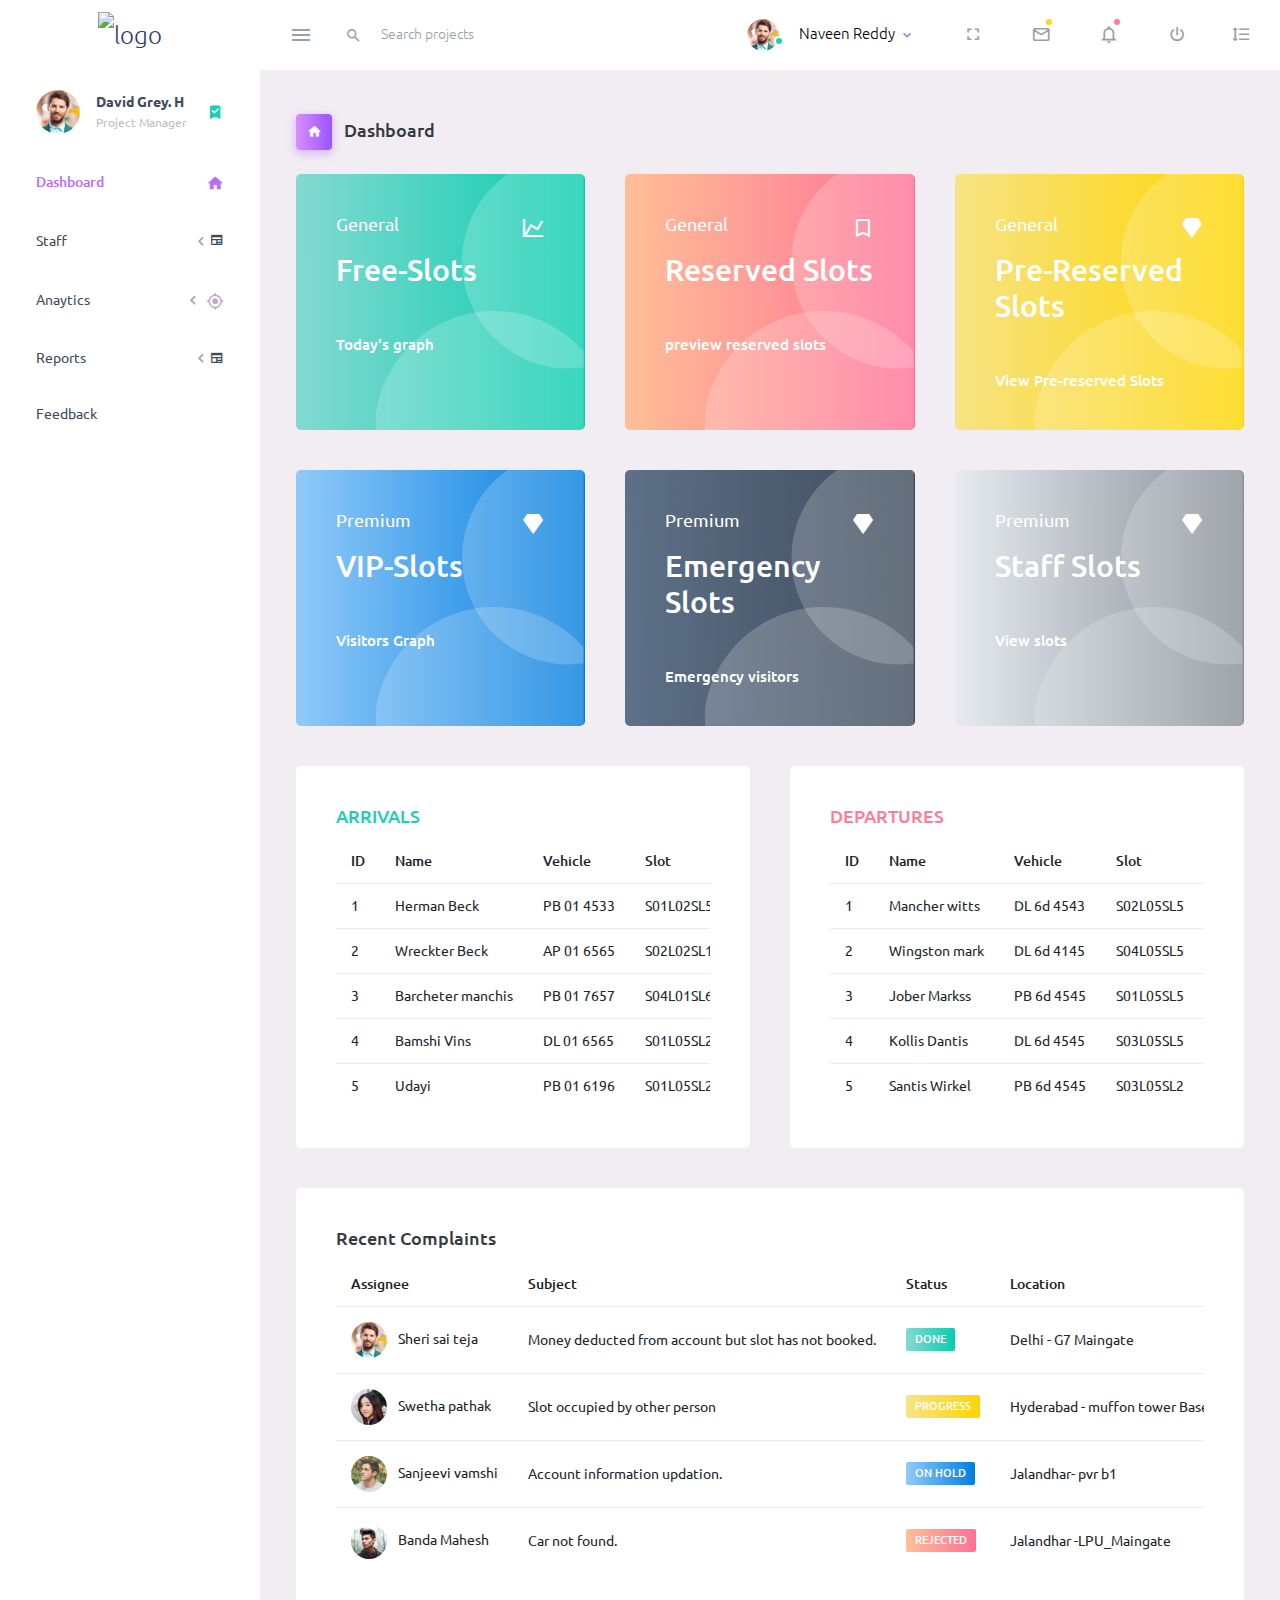
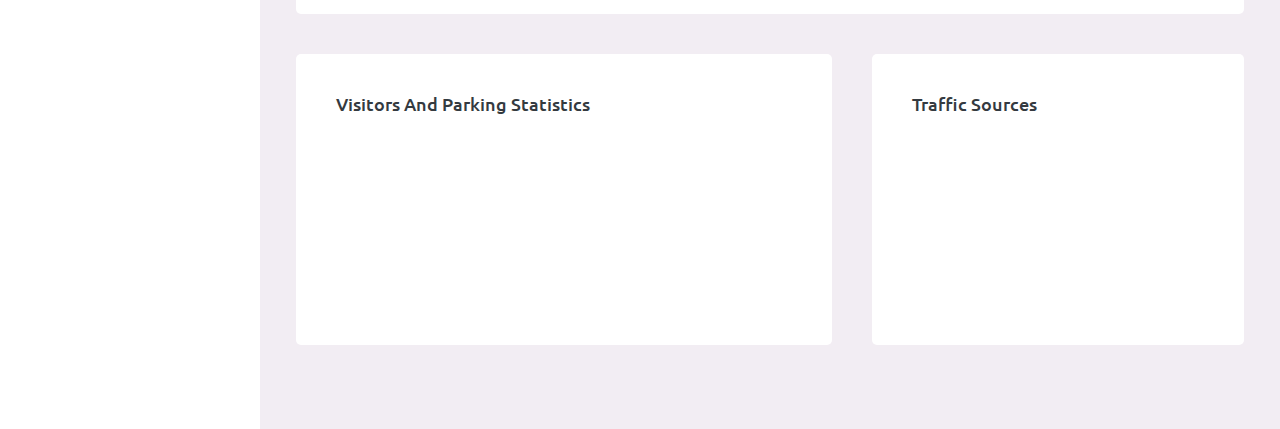
==== index.html @ 1eb399b4 "first commit" ====
<!DOCTYPE html>
<html lang="en">
  <head>
    <!-- Required meta tags -->
    <meta charset="utf-8">
    <meta name="viewport" content="width=device-width, initial-scale=1, shrink-to-fit=no">
    <title> Admin</title>
    <!-- plugins:css -->
    <link rel="stylesheet" href="assets/vendors/mdi/css/materialdesignicons.min.css">
    <link rel="stylesheet" href="assets/vendors/css/vendor.bundle.base.css">
    <!-- endinject -->
    <!-- Plugin css for this page -->
    <!-- End plugin css for this page -->
    <!-- inject:css -->
    <!-- endinject -->
    <!-- Layout styles -->
    <link rel="stylesheet" href="assets/css/style.css">
    <!-- End layout styles -->
    <link rel="shortcut icon" href="assets/images/favicon.png" />
  </head>
  <body>
    <div class="container-scroller">
      <!-- partial:partials/_navbar.html -->
      <nav class="navbar default-layout-navbar col-lg-12 col-12 p-0 fixed-top d-flex flex-row">
        <div class="text-center navbar-brand-wrapper d-flex align-items-center justify-content-center">
         <a class="navbar-brand brand-logo" href="index.html"><img src="assets/images/loggo.jpeg" alt="logo" /></a>
          <a class="navbar-brand brand-logo-mini" href="index.html"><img src="assets/images/loggo.jpeg" alt="logo" /></a>
        </div>
        <div class="navbar-menu-wrapper d-flex align-items-stretch">
          <button class="navbar-toggler navbar-toggler align-self-center" type="button" data-toggle="minimize">
            <span class="mdi mdi-menu"></span>
          </button>
          <div class="search-field d-none d-md-block">
            <form class="d-flex align-items-center h-100" action="#">
              <div class="input-group">
                <div class="input-group-prepend bg-transparent">
                  <i class="input-group-text border-0 mdi mdi-magnify"></i>
                </div>
                <input type="text" class="form-control bg-transparent border-0" placeholder="Search projects">
              </div>
            </form>
          </div>
          <ul class="navbar-nav navbar-nav-right">
            <li class="nav-item nav-profile dropdown">
              <a class="nav-link dropdown-toggle" id="profileDropdown" href="#" data-toggle="dropdown" aria-expanded="false">
                <div class="nav-profile-img">
                  <img src="assets/images/faces/face1.jpg" alt="image">
                  <span class="availability-status online"></span>
                </div>
                <div class="nav-profile-text">
                  <p class="mb-1 text-black">Naveen Reddy</p>
                </div>
              </a>
              <div class="dropdown-menu navbar-dropdown" aria-labelledby="profileDropdown">
                <a class="dropdown-item" href="#">
                  <i class="mdi mdi-cached mr-2 text-success"></i> Activity Log </a>
                <div class="dropdown-divider"></div>
                <a class="dropdown-item" href="#">
                  <i class="mdi mdi-logout mr-2 text-primary"></i> Signout </a>
              </div>
            </li>
            <li class="nav-item d-none d-lg-block full-screen-link">
              <a class="nav-link">
                <i class="mdi mdi-fullscreen" id="fullscreen-button"></i>
              </a>
            </li>
            <li class="nav-item dropdown">
              <a class="nav-link count-indicator dropdown-toggle" id="messageDropdown" href="#" data-toggle="dropdown" aria-expanded="false">
                <i class="mdi mdi-email-outline"></i>
                <span class="count-symbol bg-warning"></span>
              </a>
              <div class="dropdown-menu dropdown-menu-right navbar-dropdown preview-list" aria-labelledby="messageDropdown">
                <h6 class="p-3 mb-0">Messages</h6>
                <div class="dropdown-divider"></div>
                <a class="dropdown-item preview-item">
                  <div class="preview-thumbnail">
                    <img src="assets/images/faces/face4.jpg" alt="image" class="profile-pic">
                  </div>
                  <div class="preview-item-content d-flex align-items-start flex-column justify-content-center">
                    <h6 class="preview-subject ellipsis mb-1 font-weight-normal">Mark send you a message</h6>
                    <p class="text-gray mb-0"> 1 Minutes ago </p>
                  </div>
                </a>
                <div class="dropdown-divider"></div>
                <a class="dropdown-item preview-item">
                  <div class="preview-thumbnail">
                    <img src="assets/images/faces/face2.jpg" alt="image" class="profile-pic">
                  </div>
                  <div class="preview-item-content d-flex align-items-start flex-column justify-content-center">
                    <h6 class="preview-subject ellipsis mb-1 font-weight-normal">Cregh send you a message</h6>
                    <p class="text-gray mb-0"> 15 Minutes ago </p>
                  </div>
                </a>
                <div class="dropdown-divider"></div>
                <a class="dropdown-item preview-item">
                  <div class="preview-thumbnail">
                    <img src="assets/images/faces/face3.jpg" alt="image" class="profile-pic">
                  </div>
                  <div class="preview-item-content d-flex align-items-start flex-column justify-content-center">
                    <h6 class="preview-subject ellipsis mb-1 font-weight-normal">Profile picture updated</h6>
                    <p class="text-gray mb-0"> 18 Minutes ago </p>
                  </div>
                </a>
                <div class="dropdown-divider"></div>
                <h6 class="p-3 mb-0 text-center">4 new messages</h6>
              </div>
            </li>
            <li class="nav-item dropdown">
              <a class="nav-link count-indicator dropdown-toggle" id="notificationDropdown" href="#" data-toggle="dropdown">
                <i class="mdi mdi-bell-outline"></i>
                <span class="count-symbol bg-danger"></span>
              </a>
              <div class="dropdown-menu dropdown-menu-right navbar-dropdown preview-list" aria-labelledby="notificationDropdown">
                <h6 class="p-3 mb-0">Notifications</h6>
                <div class="dropdown-divider"></div>
                <a class="dropdown-item preview-item">
                  <div class="preview-thumbnail">
                    <div class="preview-icon bg-success">
                      <i class="mdi mdi-calendar"></i>
                    </div>
                  </div>
                  <div class="preview-item-content d-flex align-items-start flex-column justify-content-center">
                    <h6 class="preview-subject font-weight-normal mb-1">Event today</h6>
                    <p class="text-gray ellipsis mb-0"> Just a reminder that you have an event today </p>
                  </div>
                </a>
                <div class="dropdown-divider"></div>
                <a class="dropdown-item preview-item">
                  <div class="preview-thumbnail">
                    <div class="preview-icon bg-warning">
                      <i class="mdi mdi-settings"></i>
                    </div>
                  </div>
                  <div class="preview-item-content d-flex align-items-start flex-column justify-content-center">
                    <h6 class="preview-subject font-weight-normal mb-1">Settings</h6>
                    <p class="text-gray ellipsis mb-0"> Update dashboard </p>
                  </div>
                </a>
                <div class="dropdown-divider"></div>
                <a class="dropdown-item preview-item">
                  <div class="preview-thumbnail">
                    <div class="preview-icon bg-info">
                      <i class="mdi mdi-link-variant"></i>
                    </div>
                  </div>
                  <div class="preview-item-content d-flex align-items-start flex-column justify-content-center">
                    <h6 class="preview-subject font-weight-normal mb-1">Launch Admin</h6>
                    <p class="text-gray ellipsis mb-0"> New admin wow! </p>
                  </div>
                </a>
                <div class="dropdown-divider"></div>
                <h6 class="p-3 mb-0 text-center">See all notifications</h6>
              </div>
            </li>
            <li class="nav-item nav-logout d-none d-lg-block">
              <a class="nav-link" href="#">
                <i class="mdi mdi-power"></i>
              </a>
            </li>
            <li class="nav-item nav-settings d-none d-lg-block">
              <a class="nav-link" href="#">
                <i class="mdi mdi-format-line-spacing"></i>
              </a>
            </li>
          </ul>
          <button class="navbar-toggler navbar-toggler-right d-lg-none align-self-center" type="button" data-toggle="offcanvas">
            <span class="mdi mdi-menu"></span>
          </button>
        </div>
      </nav>
      <!-- partial -->
      <div class="container-fluid page-body-wrapper">
        <!-- partial:partials/_sidebar.html -->
        <nav class="sidebar sidebar-offcanvas" id="sidebar">
          <ul class="nav">
            <li class="nav-item nav-profile">
              <a href="#" class="nav-link">
                <div class="nav-profile-image">
                  <img src="assets/images/faces/face1.jpg" alt="profile">
                  <span class="login-status online"></span>
                  <!--change to offline or busy as needed-->
                </div>
                <div class="nav-profile-text d-flex flex-column">
                  <span class="font-weight-bold mb-2">David Grey. H</span>
                  <span class="text-secondary text-small">Project Manager</span>
                </div>
                <i class="mdi mdi-bookmark-check text-success nav-profile-badge"></i>
              </a>
            </li>
            <li class="nav-item">
              <a class="nav-link" href="index.html">
                <span class="menu-title">Dashboard</span>
                <i class="mdi mdi-home menu-icon"></i>
              </a>
            </li>

            <li class="nav-item">
              <a class="nav-link" data-toggle="collapse" href="#ui-basic" aria-expanded="false" aria-controls="ui-basic">
                <span class="menu-title">Staff</span>
                <i class="menu-arrow"></i>
                <i class="mdi mdi-newspaper"></i>
              </a>
              <div class="collapse" id="ui-basic">
                <ul class="nav flex-column sub-menu">
                  <li class="nav-item"> <a class="nav-link" href="#">Location Management</a></li>
                  <li class="nav-item"> <a class="nav-link" href="#">Staff Management</a></li>
               
                </ul>
              </div>
            </li> 
             
               <li class="nav-item">
                <a class="nav-link" data-toggle="collapse" href="#ui-basic" aria-expanded="false" aria-controls="ui-basic">
                  <span class="menu-title">Anaytics</span>
                  <i class="menu-arrow"></i>
                  <i class="mdi mdi-crosshairs-gps menu-icon"></i>
                </a>
                <div class="collapse" id="ui-basic">
                  <ul class="nav flex-column sub-menu">
                    <li class="nav-item"> <a class="nav-link" href="#">Current parking Statistics</a></li>
                    <li class="nav-item"> <a class="nav-link" href="#">Today Leave Vehicles</a></li>
                  </ul>
                </div>
              </li>
              

              <li class="nav-item">
                <a class="nav-link" data-toggle="collapse" href="#ui-basic" aria-expanded="false" aria-controls="ui-basic">
                  <span class="menu-title">Reports</span>
                  <i class="menu-arrow"></i>
                  <i class="mdi mdi-newspaper"></i>
                </a>
                <div class="collapse" id="ui-basic">
                  <ul class="nav flex-column sub-menu">
                    <li class="nav-item"> <a class="nav-link" href="#">Date wise Report</a></li>
                    <li class="nav-item"> <a class="nav-link" href="#">Subject wise Reports</a></li>
                  </ul>
                </div>
              </li>
        

              
              <li class="nav-item">
                <a class="nav-link">
                  <span class="menu-title">Feedback</span>
              
                  
                </a>
                
              </li>
            
         
        </nav>
        <!-- partial -->
        <div class="main-panel">
          <div class="content-wrapper">
           
            <div class="page-header">
              <h3 class="page-title">
                <span class="page-title-icon bg-gradient-primary text-white mr-2">
                  <i class="mdi mdi-home"></i>
                </span> Dashboard </h3>
              
                  
                  
              
            
            </div>



            <div class="row">
              <div class="col-md-4 stretch-card grid-margin">
    
                  <div class="card bg-gradient-success card-img-holder text-white">
                    <a href="pages/samples/seats.html" style="text-decoration:none;height: 100%; width: 100%; color:white">
                  <div class="card-body">
                    <img src="assets/images/dashboard/circle.svg" class="card-img-absolute" alt="circle-image" />
                    <h4 class="font-weight-normal mb-3">General <i class="mdi mdi-chart-line mdi-24px float-right"></i>
                    </h4>
                    <h2 class="mb-5">Free-Slots</h2>
                    <h6 class="card-text">Today's graph</h6>
                  </div></a>
                </div>
              </div>
              <div class="col-md-4 stretch-card grid-margin">
          
                <div class="card bg-gradient-danger card-img-holder text-white">
                  <a href="pages/samples/seats.html" style="text-decoration:none;height: 100%; width: 100%; color:white">
                  <div class="card-body">
                    <img src="assets/images/dashboard/circle.svg" class="card-img-absolute" alt="circle-image" />
                    <h4 class="font-weight-normal mb-3">General <i class="mdi mdi-bookmark-outline mdi-24px float-right"></i>
                    </h4>
                    <h2 class="mb-5">Reserved Slots</h2>
                    <h6 class="card-text">preview reserved slots</h6>
                  </div> </a>
                </div>
               
              </div>
              <div class="col-md-4 stretch-card grid-margin">
             
                <div class="card bg-gradient-warning card-img-holder text-white">
                  <a href="pages/samples/seats.html" style="text-decoration:none;height: 100%; width: 100%; color:white">
                  <div class="card-body">
                    <img src="assets/images/dashboard/circle.svg" class="card-img-absolute" alt="circle-image" />
                    <h4 class="font-weight-normal mb-3">General <i class="mdi mdi-diamond mdi-24px float-right"></i>
                    </h4>
                    <h2 class="mb-5">Pre-Reserved Slots</h2>
                    <h6 class="card-text">View Pre-reserved Slots</h6>
                  </div></a>
                </div>
              </div>

            </div>

            <div class="row">
              <div class="col-md-4 stretch-card grid-margin">
             
                <div class="card bg-gradient-info card-img-holder text-white">
                  <a href="pages/samples/seats.html" style="text-decoration:none;height: 100%; width: 100%; color:white">
                  <div class="card-body">
                    <img src="assets/images/dashboard/circle.svg" class="card-img-absolute" alt="circle-image" />
                    <h4 class="font-weight-normal mb-3">Premium<i class="mdi mdi-diamond mdi-24px float-right"></i>
                    </h4>
                    <h2 class="mb-5">VIP-Slots</h2>
                    <h6 class="card-texts">Visitors Graph</h6>
                  </div></a>
                </div>
              </div>


              <div class="col-md-4 stretch-card grid-margin">
             
                <div class="card bg-gradient-dark card-img-holder text-white">
                  <a href="pages/samples/seats.html" style="text-decoration:none;height: 100%; width: 100%; color:white">
                  <div class="card-body">
                    <img src="assets/images/dashboard/circle.svg" class="card-img-absolute" alt="circle-image" />
                    <h4 class="font-weight-normal mb-3">Premium<i class="mdi mdi-diamond mdi-24px float-right"></i>
                    </h4>
                    <h2 class="mb-5">Emergency Slots</h2>
                    <h6 class="card-text">Emergency visitors</h6>
                  </div></a>
                </div>
              </div>


              <div class="col-md-4 stretch-card grid-margin">
             
                <div class="card bg-gradient-secondary card-img-holder text-white">
                  <a href="pages/samples/seats.html" style="text-decoration:none;height: 100%; width: 100%; color:white">
                  <div class="card-body">
                    <img src="assets/images/dashboard/circle.svg" class="card-img-absolute" alt="circle-image" />
                    <h4 class="font-weight-normal mb-3">Premium<i class="mdi mdi-diamond mdi-24px float-right"></i>
                    </h4>
                    <h2 class="mb-5">Staff Slots</h2>
                    <h6 class="card-text">View slots</h6>
                  </div></a>
                </div>
              </div>
            </div>
                    
              <div class="row">

                <div class="col-md-6 grid-margin stretch-card">
                  <div class="card">
                    <div class="card-body">
                      <h4 class="card-title text-success">ARRIVALS</h4>
                      <div class="table-responsive">
                        <table class="table">
                          <thead>
                            <tr>
                              <th> ID </th>
                              <th> Name </th>
                              <th> Vehicle </th>
                              <th> Slot</th>
                              <th> Time</th>
                              <th> status</th>
                              
                            </tr>
                          </thead>
                          <tbody>
                            <tr>
                              <td> 1 </td>
                              <td> Herman Beck </td>
                              <td> PB 01 4533 </td>
                              <td>S01L02SL5</td>
                              <td>04:01:2020</td>
                              <td>Upcoming</td>
                              
                               
                            </tr>
                            <tr>
                              <td> 2 </td>
                              <td> Wreckter Beck </td>
                              <td> AP 01 6565 </td>
                              <td>S02L02SL1</td>
                              <td>05:01:2020</td>
                              <td>Upcoming</td>
                                
                            </tr>
                            <tr>
                              <td> 3 </td>
                              <td> Barcheter manchis </td>
                              <td> PB 01 7657 </td>
                              <td>S04L01SL6</td>
                              <td>05:02:2020</td>
                              <td>Upcoming</td>
                               
                            </tr>
                            <tr>
                              <td> 4 </td>
                              <td>Bamshi Vins</td>
                              <td> DL 01 6565 </td>
                              <td>S01L05SL2</td>
                              <td>09:01:2020</td>
                              <td>Upcoming</td>
                               
                            </tr>
                            <tr>
                              <td> 5 </td>
                              <td>Udayi </td>
                              <td> PB 01 6196 </td>
                              <td>S01L05SL2</td>
                              <td>04:01:2020</td>
                              <td>Arrived</td>
                            </tr>
                           
                          </tbody>
                        </table>
                      </div>
                    </div>
                  </div>
                </div>





                  <div class="col-md-6 grid-margin stretch-card">
                <div class="card">
                  <div class="card-body">
                    <h4 class="card-title text-danger">DEPARTURES</h4>
                    <div class="table-responsive">
                      <table class="table">
                        <thead>
                          <tr>
                            <th> ID </th>
                              <th> Name </th>
                              <th> Vehicle </th>
                              <th> Slot</th>
                              <th> Time</th>
                              <th> status</th>
                          </tr>
                        </thead>
                        <tbody>
                          <tr>
                            <td> 1 </td>
                              <td>Mancher witts </td>
                              <td> DL 6d 4543 </td>
                              <td>S02L05SL5</td>
                              <td>09:02:2020</td>
                              <td>Departed</td>
                          </tr>
                          <tr>
                            <td> 2 </td>
                              <td>Wingston mark </td>
                              <td> DL 6d 4145 </td>
                              <td>S04L05SL5</td>
                              <td>01:07:2020</td>
                              <td>Departed</td>
                          </tr>
                          <tr>
                            <td> 3 </td>
                            <td>Jober Markss </td>
                            <td> PB 6d 4545 </td>
                            <td>S01L05SL5</td>
                            <td>09:01:2020</td>
                            <td>IN</td>
                          </tr>
                          <tr>
                            <td> 4 </td>
                            <td>Kollis Dantis</td>
                            <td> DL 6d 4545 </td>
                            <td>S03L05SL5</td>
                            <td>09:07:2020</td>
                            <td>IN</td>
                          </tr>
                          <tr>
                            <td> 5 </td>
                            <td>Santis Wirkel</td>
                            <td> PB 6d 4545 </td>
                            <td>S03L05SL2</td>
                            <td>09:01:2020</td>
                            <td>Departed</td>
                          </tr>
                          
                        </tbody>
                      </table>
                    </div>
                  </div>
                </div>
              </div>
              </div>











            <div class="row">
              <div class="col-12 grid-margin">
                <div class="card">
                  <div class="card-body">
                    <h4 class="card-title">Recent complaints</h4>
                    <div class="table-responsive">
                      <table class="table">
                        <thead>
                          <tr>
                            <th> Assignee </th>
                            <th> Subject </th>
                            <th> Status </th>
                            <th> Location </th>
                            <th> Tracking ID </th>
                          </tr>
                        </thead>
                        <tbody>
                          <tr>
                            <td>
                              <img src="assets/images/faces/face1.jpg" class="mr-2" alt="image"> Sheri sai teja </td>
                            <td> Money deducted from account but slot has not booked. </td>
                            <td>
                              <label class="badge badge-gradient-success">DONE</label>
                            </td>
                            <td> Delhi - G7 Maingate </td>
                            <td> WD-12345 </td>
                          </tr>
                          <tr>
                            <td>
                              <img src="assets/images/faces/face2.jpg" class="mr-2" alt="image"> Swetha pathak</td>
                            <td> Slot occupied by other person </td>
                            <td>
                              <label class="badge badge-gradient-warning">PROGRESS</label>
                            </td>
                            <td>Hyderabad - muffon tower Base </td>
                            <td> WD-12346 </td>
                          </tr>
                          <tr>
                            <td>
                              <img src="assets/images/faces/face3.jpg" class="mr-2" alt="image"> Sanjeevi vamshi </td>
                            <td>  Account information updation. </td>
                            <td>
                              <label class="badge badge-gradient-info">ON HOLD</label>
                            </td>
                            <td> Jalandhar- pvr b1</td>
                            <td> WD-12347 </td>
                          </tr>
                          <tr>
                            <td>
                              <img src="assets/images/faces/face4.jpg" class="mr-2" alt="image"> Banda Mahesh </td>
                            <td>Car not found. </td>
                            <td>
                              <label class="badge badge-gradient-danger">REJECTED</label>
                            </td>
                            <td> Jalandhar -LPU_Maingate </td>
                            <td> WD-12348 </td>
                          </tr>
                        </tbody>
                      </table>
                    </div>
                  </div>
                </div>
              </div>
            </div>


            <div class="row">
              <div class="col-md-7 grid-margin stretch-card">
                <div class="card">
                  <div class="card-body">
                    <div class="clearfix">
                      <h4 class="card-title float-left">Visitors And parking Statistics</h4>
                      <div id="visit-sale-chart-legend" class="rounded-legend legend-horizontal legend-top-right float-right"></div>
                    </div>
                    <canvas id="visit-sale-chart" class="mt-4"></canvas>
                  </div>
                </div>
              </div>
              <div class="col-md-5 grid-margin stretch-card">
                <div class="card">
                  <div class="card-body">
                    <h4 class="card-title">Traffic Sources</h4>
                    <canvas id="traffic-chart"></canvas>
                    <div id="traffic-chart-legend" class="rounded-legend legend-vertical legend-bottom-left pt-4"></div>
                  </div>
                </div>
              </div>
            </div>

            
          





          </div>
          <!-- content-wrapper ends -->
          <!-- partial:partials/_footer.html -->
     
          <!-- partial -->
        </div>
        <!-- main-panel ends -->
      </div>
      <!-- page-body-wrapper ends -->
    </div>
    <!-- container-scroller -->
    <!-- plugins:js -->
    <script src="assets/vendors/js/vendor.bundle.base.js"></script>
    <!-- endinject -->
    <!-- Plugin js for this page -->
    <script src="assets/vendors/chart.js/Chart.min.js"></script>
    <!-- End plugin js for this page -->
    <!-- inject:js -->
    <script src="assets/js/off-canvas.js"></script>
    <script src="assets/js/hoverable-collapse.js"></script>
    <script src="assets/js/misc.js"></script>
    <!-- endinject -->
    <!-- Custom js for this page -->
    <script src="assets/js/dashboard.js"></script>
    <script src="assets/js/todolist.js"></script>
    <!-- End custom js for this page -->
  </body>
</html>
---- assets/vendors/css/vendor.bundle.base.css ----
/*
 * Container style
 */
.ps {
  overflow: hidden !important;
  overflow-anchor: none;
  -ms-overflow-style: none;
  touch-action: auto;
  -ms-touch-action: auto;
}

/*
 * Scrollbar rail styles
 */
.ps__rail-x {
  display: none;
  opacity: 0;
  transition: background-color .2s linear, opacity .2s linear;
  -webkit-transition: background-color .2s linear, opacity .2s linear;
  height: 15px;
  /* there must be 'bottom' or 'top' for ps__rail-x */
  bottom: 0px;
  /* please don't change 'position' */
  position: absolute;
}

.ps__rail-y {
  display: none;
  opacity: 0;
  transition: background-color .2s linear, opacity .2s linear;
  -webkit-transition: background-color .2s linear, opacity .2s linear;
  width: 15px;
  /* there must be 'right' or 'left' for ps__rail-y */
  right: 0;
  /* please don't change 'position' */
  position: absolute;
}

.ps--active-x > .ps__rail-x,
.ps--active-y > .ps__rail-y {
  display: block;
  background-color: transparent;
}

.ps:hover > .ps__rail-x,
.ps:hover > .ps__rail-y,
.ps--focus > .ps__rail-x,
.ps--focus > .ps__rail-y,
.ps--scrolling-x > .ps__rail-x,
.ps--scrolling-y > .ps__rail-y {
  opacity: 0.6;
}

.ps .ps__rail-x:hover,
.ps .ps__rail-y:hover,
.ps .ps__rail-x:focus,
.ps .ps__rail-y:focus,
.ps .ps__rail-x.ps--clicking,
.ps .ps__rail-y.ps--clicking {
  background-color: #eee;
  opacity: 0.9;
}

/*
 * Scrollbar thumb styles
 */
.ps__thumb-x {
  background-color: #aaa;
  border-radius: 6px;
  transition: background-color .2s linear, height .2s ease-in-out;
  -webkit-transition: background-color .2s linear, height .2s ease-in-out;
  height: 6px;
  /* there must be 'bottom' for ps__thumb-x */
  bottom: 2px;
  /* please don't change 'position' */
  position: absolute;
}

.ps__thumb-y {
  background-color: #aaa;
  border-radius: 6px;
  transition: background-color .2s linear, width .2s ease-in-out;
  -webkit-transition: background-color .2s linear, width .2s ease-in-out;
  width: 6px;
  /* there must be 'right' for ps__thumb-y */
  right: 2px;
  /* please don't change 'position' */
  position: absolute;
}

.ps__rail-x:hover > .ps__thumb-x,
.ps__rail-x:focus > .ps__thumb-x,
.ps__rail-x.ps--clicking .ps__thumb-x {
  background-color: #999;
  height: 11px;
}

.ps__rail-y:hover > .ps__thumb-y,
.ps__rail-y:focus > .ps__thumb-y,
.ps__rail-y.ps--clicking .ps__thumb-y {
  background-color: #999;
  width: 11px;
}

/* MS supports */
@supports (-ms-overflow-style: none) {
  .ps {
    overflow: auto !important;
  }
}

@media screen and (-ms-high-contrast: active), (-ms-high-contrast: none) {
  .ps {
    overflow: auto !important;
  }
}
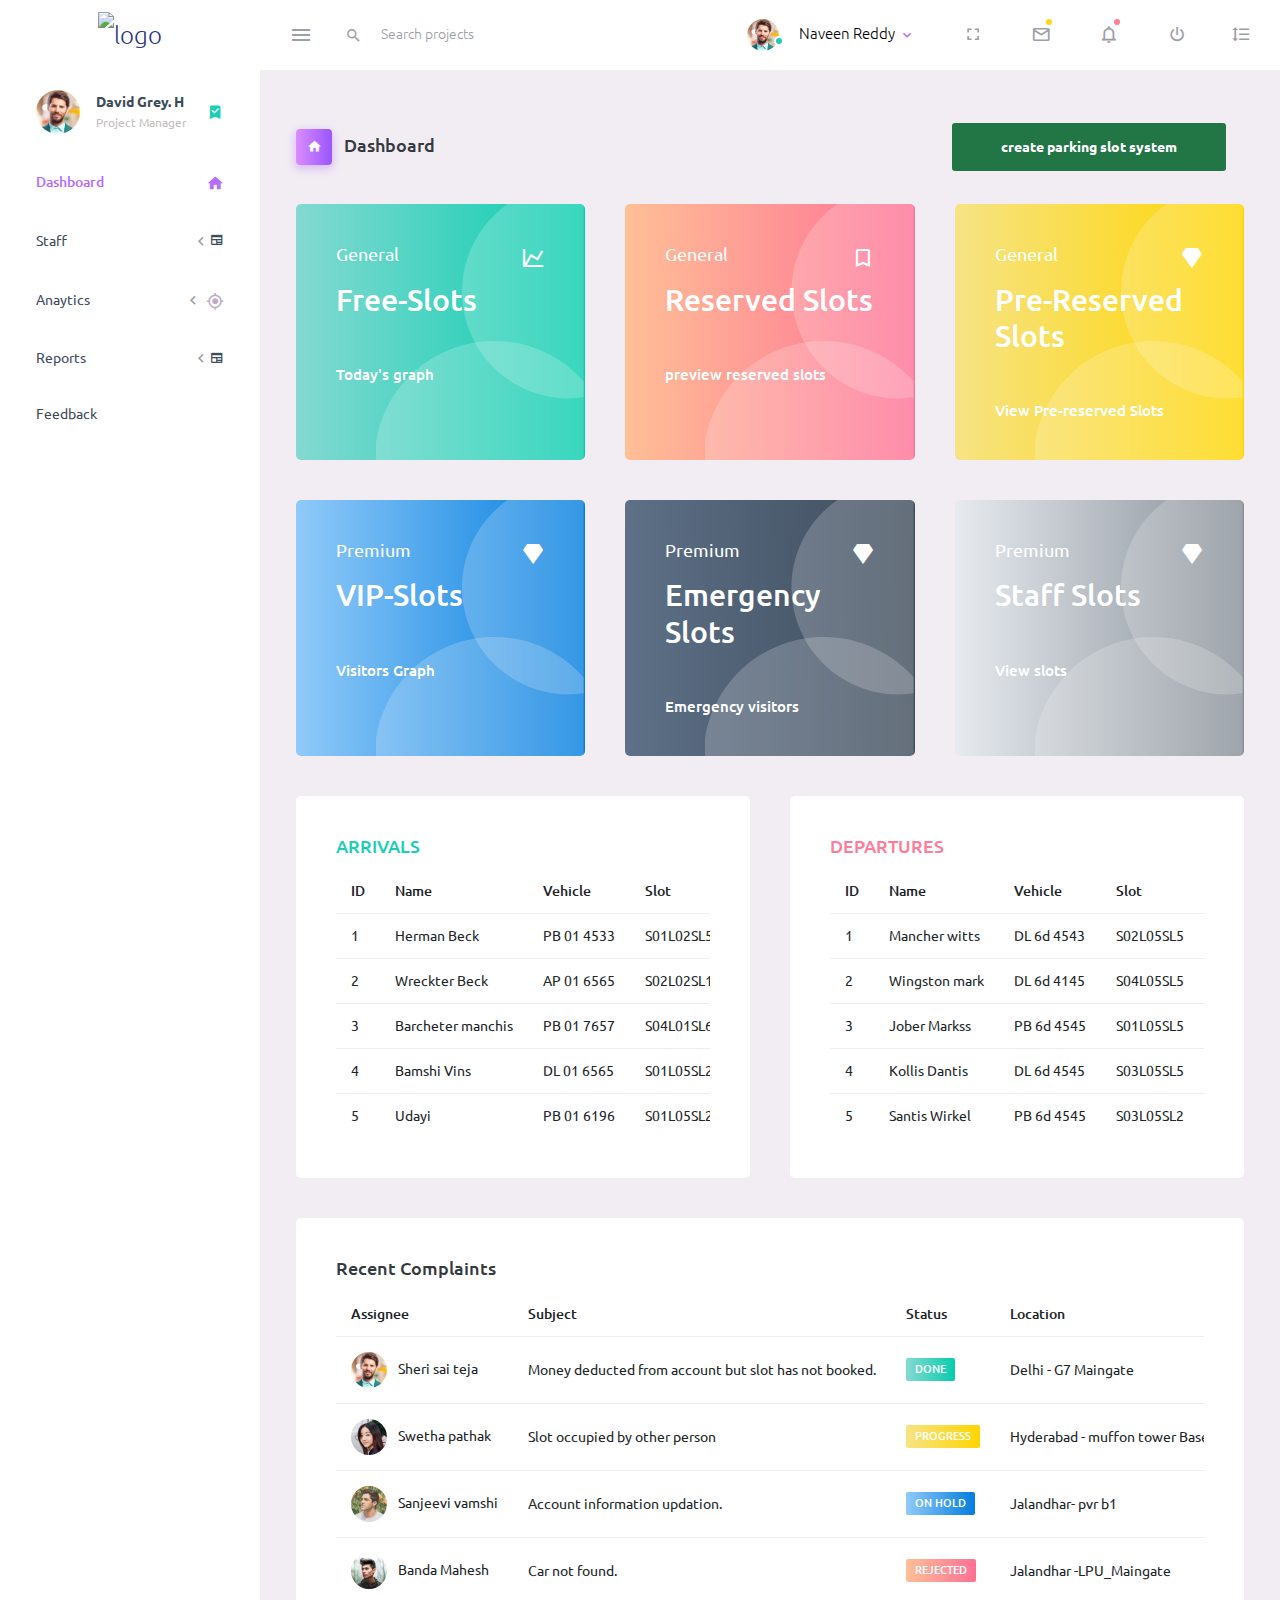
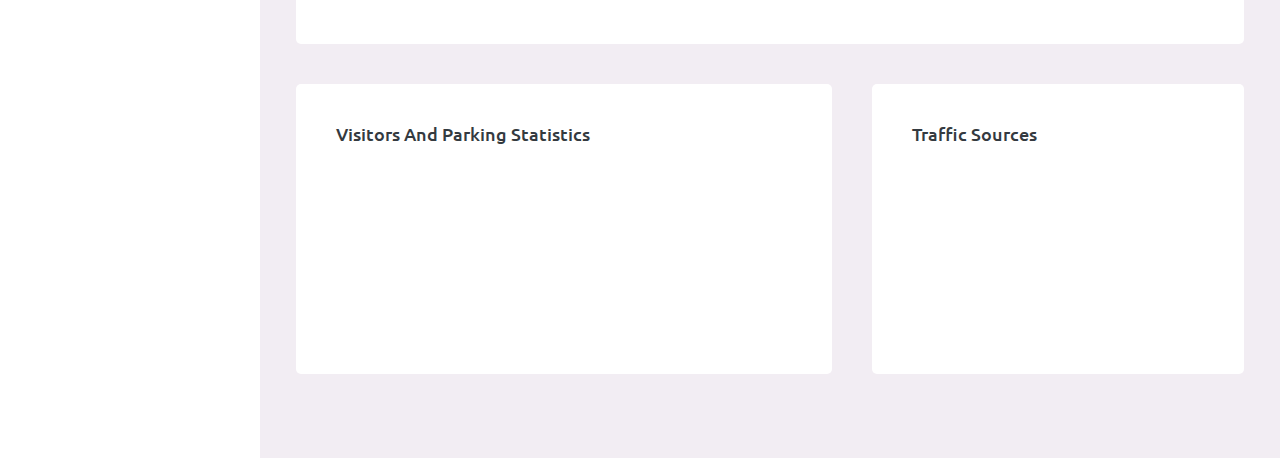
==== commit c954d26f: "create slot icon" ====
--- a/index.html
+++ b/index.html
@@ -8,6 +8,10 @@
     <!-- plugins:css -->
     <link rel="stylesheet" href="assets/vendors/mdi/css/materialdesignicons.min.css">
     <link rel="stylesheet" href="assets/vendors/css/vendor.bundle.base.css">
+    <link rel="stylesheet" href="https://cdnjs.cloudflare.com/ajax/libs/font-awesome/4.7.0/css/font-awesome.min.css">
+    <script src="https://ajax.googleapis.com/ajax/libs/jquery/2.1.3/jquery.min.js"></script>
+    <link rel="stylesheet" href="pages/samples/style.css">
+    
     <!-- endinject -->
     <!-- Plugin css for this page -->
     <!-- End plugin css for this page -->
@@ -261,6 +265,16 @@
                   <i class="mdi mdi-home"></i>
                 </span> Dashboard </h3>
               
+
+                <nav aria-label="breadcrumb">
+                  <ul class="breadcrumb">
+                    <li class="breadcrumb-item active" aria-current="page">
+                      <div><button class="btn  btn-lg btn-block " type="submit" style="background:#227545;
+                        color:white;" onclick='window.location.href="pages/samples/create-slot.html"'>create parking slot system</button></div> 
+                   
+                    </li>
+                  </ul>
+                </nav>
                   
                   
               
@@ -317,7 +331,7 @@
               <div class="col-md-4 stretch-card grid-margin">
              
                 <div class="card bg-gradient-info card-img-holder text-white">
-                  <a href="pages/samples/seats.html" style="text-decoration:none;height: 100%; width: 100%; color:white">
+                  <a href="pages/samples/create-slot.html" style="text-decoration:none;height: 100%; width: 100%; color:white">
                   <div class="card-body">
                     <img src="assets/images/dashboard/circle.svg" class="card-img-absolute" alt="circle-image" />
                     <h4 class="font-weight-normal mb-3">Premium<i class="mdi mdi-diamond mdi-24px float-right"></i>
--- a/pages/samples/style.css
+++ b/pages/samples/style.css
@@ -0,0 +1,273 @@
+
+      
+
+
+      .horizontal-parking{
+        /* background-image: url(s6.jpg);
+         background-repeat: no-repeat;
+         background-size: cover;*/
+         background-color: #196F3D  ; 
+         overflow: auto;
+       
+      
+         border: 40px solid rgba(0,0,0, 0.4);
+         padding: 0px;
+         border-spacing: 15px;
+     
+       
+       }
+       
+      
+       .horizontal-parking .cars-container
+       {
+         background-image: url(s4.jpg);
+         background-repeat: no-repeat;
+         background-size: cover;
+         color: white;
+         height: 75px;
+         width: 40px;
+         text-align: center;
+         font-size: 10px;
+         font-weight: bold;
+         display: table-cell;
+        
+       }
+       .horizontal-parking .space-container
+       {
+        background-color: #196F3D  ;
+         color: white;
+         height: 75px;
+         width: 40px;
+         text-align: center;
+         font-size: 10px;
+         font-weight: bold;
+         display: table-cell;
+         padding:20px;
+        
+       }
+       .horizontal-parking .car-row{
+         position: relative;
+        
+       }
+ 
+       .horizontal-row-number
+       {
+     
+         color: wheat;
+     
+         width: 40px;
+          margin-top: 0;
+         font-size: 20px;
+         font-weight: bold;
+         display: table-cell;
+       }
+       .horizontal-parking .car-row .mid-row{
+         
+           background-color: rgba(0,0,0, 0.4);
+           color: wheat;
+           font-size: 12px;
+       
+           padding: 12px;
+          
+           border-top: 2px solid wheat;
+           border-bottom:2px solid wheat;
+       
+           
+       }
+ 
+       .horizontal-parking .car-row .clearfix-grass{
+           margin: 0;
+          background-image: url(s6.jpg);
+         background-repeat:no-repeat;
+         background-size:100%;
+           background-color: #0D800F;       
+           font-size: 12px;    
+           padding: 9px;
+       }
+     
+       .horizontal-parking .cars-container span
+       {
+         width: 32px;
+         display: inline-block;
+         position: absolute;
+         left: 0;
+       }
+       .horizontal-parking .cars-container:last-child
+       {
+         margin-right: 0;
+       }
+       .horizontal-parking .cars-container.booked, .vertical-parking .cars-container.booked{
+         filter: opacity(50%);
+       }
+       .horizontal-parking .cars-container.available, .vertical-parking .cars-container.available{
+         filter:sepia(50%);
+         cursor: pointer;
+       }
+       .horizontal-parking .cars-container .car{
+         background-image: url(c1.jpg);
+         background-repeat: no-repeat;
+         background-size: 32px;
+         width: 100%;
+         height: 60px;
+         min-width: 32px;
+       }
+       
+       .vertical-parking{
+         background-color: #196F3D ; 
+        
+      overflow-x: scroll;
+      overflow-y: scroll;
+         border: 40px solid rgba(0,0,0, 0.4);
+         padding: 10px;
+         width:100%;
+      display: flex;
+      flex-direction: row;
+      
+         
+        
+        
+         height: 600px;
+       }
+       .vertical-parking .column-set
+       {
+        
+       display: inline-block;
+         
+       }
+       .vertical-parking .cars-container{
+         color: white;
+         height: 34px;
+         width: 60px;
+         text-align: right;
+         font-size: 10px;
+         font-weight: bold;
+         margin-bottom: 10px;
+        
+       }
+       .vertical-parking .car-row{
+         position: relative;
+         width: 90px;
+     
+      
+       }
+       .vertical-parking .car-row .clearfix-grass{
+       
+         background-image: url(s6.jpg);
+         background-repeat: no-repeat;
+         background-size: cover;
+             
+         font-size: 12px;    
+         padding: 7px;
+          position: relative;
+         right: -22px;
+         top: 0;
+         width: 30px;
+         bottom: 0;
+         height:1150px;
+   
+       }
+       .vertical-row-number
+       {
+     
+         color: wheat;
+     
+         padding:10px;
+         
+         font-size: 20px;
+         font-weight: bold;
+        
+       }
+      
+       .vertical-parking .car-row:nth-child(2){
+         width: auto;
+         padding-left: 15px;
+       }
+       .vertical-parking .car-row:nth-child(2) .cars-container{
+         transform: rotate(0deg);
+       }
+       .vertical-parking .cars-container .car{
+         background-image: url(c2.jpg);
+         background-repeat: no-repeat;
+         background-size: 60px;
+         width: 60px;
+         height: 34px;
+         min-width: 32px;
+       }
+       .vertical-parking .cars-container span{
+         position: absolute;
+         top: 12px;
+         right: -15px;
+         transform: rotate(270deg);
+       }
+       .vertical-parking .car-row:first-child{
+         border-right: 2px solid wheat;
+         margin-right: 30px;
+       }
+       .vertical-parking .car-row:nth-child(2){
+         border-left: 2px solid wheat;
+         margin-left: 10px;
+       }
+       .vertical-parking .car-row .entry-points{
+         background-color: rgba(0,0,0, 0.4);
+         color: wheat;
+         font-size: 12px;
+         padding: 10px;
+         position: absolute;
+         top: 0;
+         right: -22px;
+         width: 20px;
+         bottom: 0;
+         border-top:0px;
+       }
+       .vertical-parking .car-row .entry-points span{
+         transform: rotate(-90deg);
+         position: absolute;
+         left: -15px;
+         width: 50px;
+       }
+
+
+        .btn
+       {
+        background:#227545;
+        color:white;
+       }
+
+
+.horizontal-border
+{
+  border:5px solid #259c56;
+  border-radius: 7px;
+  margin:10px;
+  padding:10px;
+}
+
+.vertical-border
+{
+  border:5px solid #259c56;
+  border-radius: 7px;
+  margin:10px;
+  padding:10px;
+}
+      
+.open-lane-div
+{
+  margin:10px;
+  padding:10px;
+  border:7px solid #1d8046;
+  border-radius: 7px;
+}
+      .inputdata
+      {
+        margin:10px;
+        padding:10px;
+        border:3px solid #38d679;
+        border-radius: 7px;
+      }
+
+      .hspace
+      {
+       
+       width:100px;
+       
+      }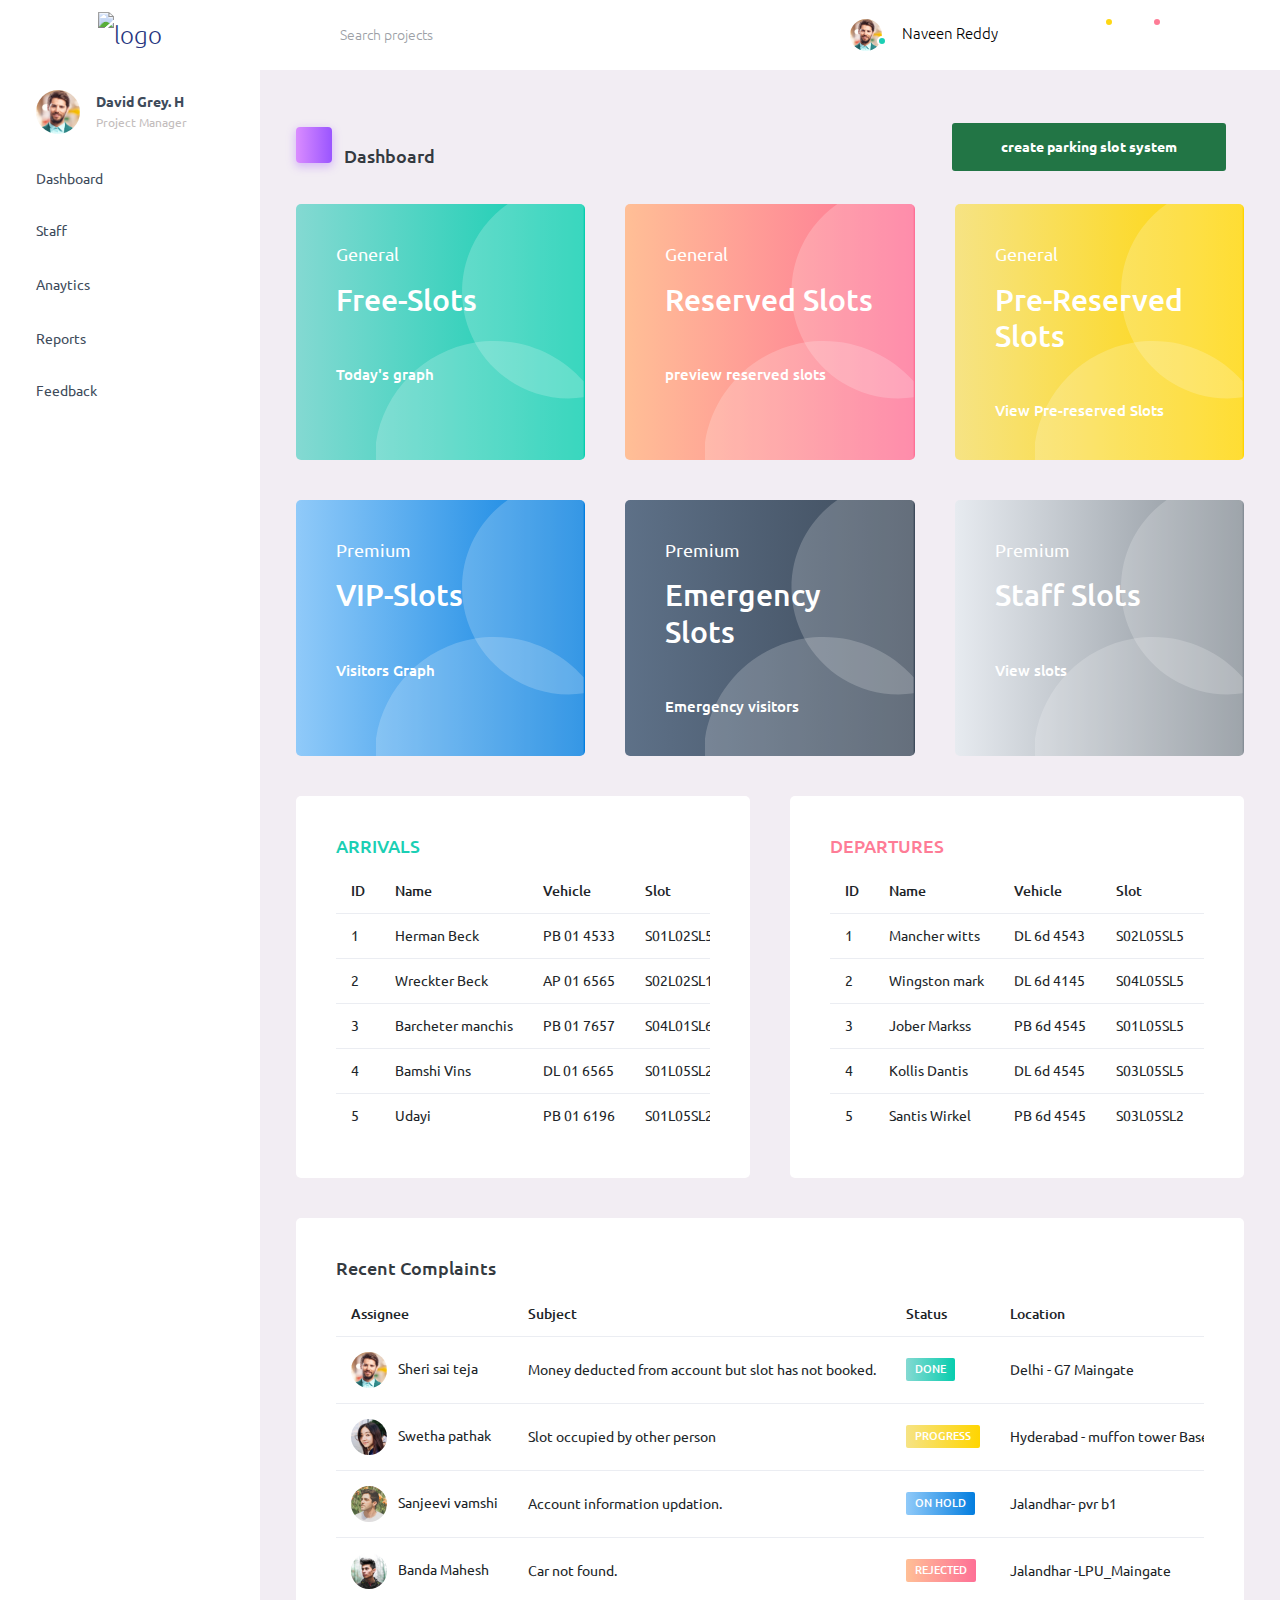
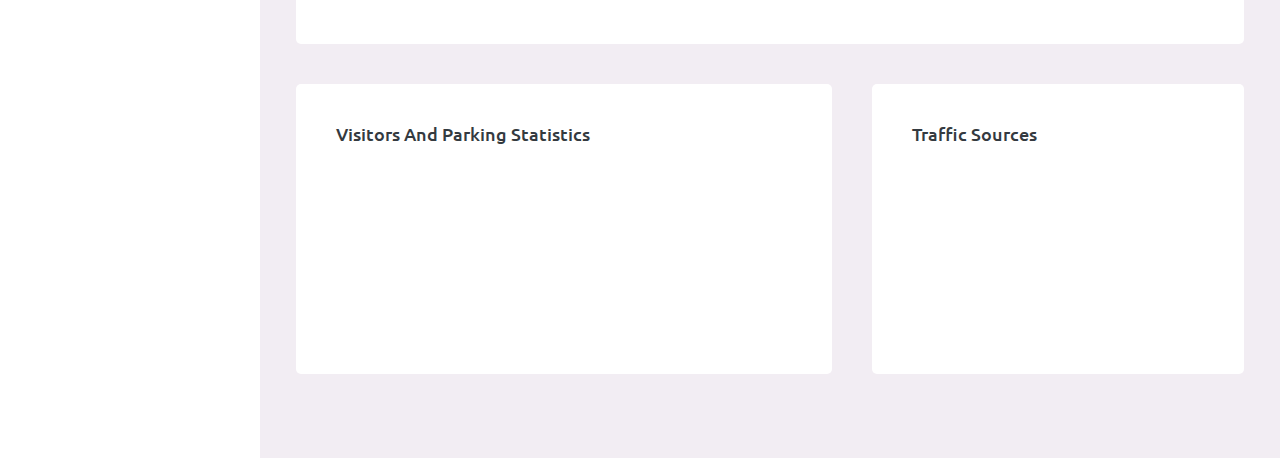
==== commit 843e41c7: "space optimize" ====
--- a/index.html
+++ b/index.html
@@ -6,11 +6,11 @@
     <meta name="viewport" content="width=device-width, initial-scale=1, shrink-to-fit=no">
     <title> Admin</title>
     <!-- plugins:css -->
-    <link rel="stylesheet" href="assets/vendors/mdi/css/materialdesignicons.min.css">
-    <link rel="stylesheet" href="assets/vendors/css/vendor.bundle.base.css">
-    <link rel="stylesheet" href="https://cdnjs.cloudflare.com/ajax/libs/font-awesome/4.7.0/css/font-awesome.min.css">
-    <script src="https://ajax.googleapis.com/ajax/libs/jquery/2.1.3/jquery.min.js"></script>
-    <link rel="stylesheet" href="pages/samples/style.css">
+  
+
+
+   
+    
     
     <!-- endinject -->
     <!-- Plugin css for this page -->
@@ -270,7 +270,7 @@
                   <ul class="breadcrumb">
                     <li class="breadcrumb-item active" aria-current="page">
                       <div><button class="btn  btn-lg btn-block " type="submit" style="background:#227545;
-                        color:white;" onclick='window.location.href="pages/samples/create-slot.html"'>create parking slot system</button></div> 
+                        color:white;" onclick='window.location.href="./addnewpark/html/create_slot.html"'>create parking slot system</button></div> 
                    
                     </li>
                   </ul>
@@ -287,7 +287,7 @@
               <div class="col-md-4 stretch-card grid-margin">
     
                   <div class="card bg-gradient-success card-img-holder text-white">
-                    <a href="pages/samples/seats.html" style="text-decoration:none;height: 100%; width: 100%; color:white">
+                    <a href="./addnewpark/html/open_parking.html" style="text-decoration:none;height: 100%; width: 100%; color:white">
                   <div class="card-body">
                     <img src="assets/images/dashboard/circle.svg" class="card-img-absolute" alt="circle-image" />
                     <h4 class="font-weight-normal mb-3">General <i class="mdi mdi-chart-line mdi-24px float-right"></i>
@@ -300,7 +300,7 @@
               <div class="col-md-4 stretch-card grid-margin">
           
                 <div class="card bg-gradient-danger card-img-holder text-white">
-                  <a href="pages/samples/seats.html" style="text-decoration:none;height: 100%; width: 100%; color:white">
+                  <a href="./addnewpark/html/open_parking.html" style="text-decoration:none;height: 100%; width: 100%; color:white">
                   <div class="card-body">
                     <img src="assets/images/dashboard/circle.svg" class="card-img-absolute" alt="circle-image" />
                     <h4 class="font-weight-normal mb-3">General <i class="mdi mdi-bookmark-outline mdi-24px float-right"></i>
@@ -314,7 +314,7 @@
               <div class="col-md-4 stretch-card grid-margin">
              
                 <div class="card bg-gradient-warning card-img-holder text-white">
-                  <a href="pages/samples/seats.html" style="text-decoration:none;height: 100%; width: 100%; color:white">
+                  <a href="./addnewpark/html/pillar_parking.html" style="text-decoration:none;height: 100%; width: 100%; color:white">
                   <div class="card-body">
                     <img src="assets/images/dashboard/circle.svg" class="card-img-absolute" alt="circle-image" />
                     <h4 class="font-weight-normal mb-3">General <i class="mdi mdi-diamond mdi-24px float-right"></i>
@@ -331,7 +331,7 @@
               <div class="col-md-4 stretch-card grid-margin">
              
                 <div class="card bg-gradient-info card-img-holder text-white">
-                  <a href="pages/samples/create-slot.html" style="text-decoration:none;height: 100%; width: 100%; color:white">
+                  <a href="./addnewpark/html/pillar_parking.html" style="text-decoration:none;height: 100%; width: 100%; color:white">
                   <div class="card-body">
                     <img src="assets/images/dashboard/circle.svg" class="card-img-absolute" alt="circle-image" />
                     <h4 class="font-weight-normal mb-3">Premium<i class="mdi mdi-diamond mdi-24px float-right"></i>
@@ -346,7 +346,7 @@
               <div class="col-md-4 stretch-card grid-margin">
              
                 <div class="card bg-gradient-dark card-img-holder text-white">
-                  <a href="pages/samples/seats.html" style="text-decoration:none;height: 100%; width: 100%; color:white">
+                  <a href="./addnewpark/html/open_parking.html" style="text-decoration:none;height: 100%; width: 100%; color:white">
                   <div class="card-body">
                     <img src="assets/images/dashboard/circle.svg" class="card-img-absolute" alt="circle-image" />
                     <h4 class="font-weight-normal mb-3">Premium<i class="mdi mdi-diamond mdi-24px float-right"></i>
@@ -361,7 +361,7 @@
               <div class="col-md-4 stretch-card grid-margin">
              
                 <div class="card bg-gradient-secondary card-img-holder text-white">
-                  <a href="pages/samples/seats.html" style="text-decoration:none;height: 100%; width: 100%; color:white">
+                  <a href="#" style="text-decoration:none;height: 100%; width: 100%; color:white">
                   <div class="card-body">
                     <img src="assets/images/dashboard/circle.svg" class="card-img-absolute" alt="circle-image" />
                     <h4 class="font-weight-normal mb-3">Premium<i class="mdi mdi-diamond mdi-24px float-right"></i>
@@ -635,18 +635,6 @@
     <!-- container-scroller -->
     <!-- plugins:js -->
     <script src="assets/vendors/js/vendor.bundle.base.js"></script>
-    <!-- endinject -->
-    <!-- Plugin js for this page -->
-    <script src="assets/vendors/chart.js/Chart.min.js"></script>
-    <!-- End plugin js for this page -->
-    <!-- inject:js -->
-    <script src="assets/js/off-canvas.js"></script>
-    <script src="assets/js/hoverable-collapse.js"></script>
-    <script src="assets/js/misc.js"></script>
-    <!-- endinject -->
-    <!-- Custom js for this page -->
-    <script src="assets/js/dashboard.js"></script>
-    <script src="assets/js/todolist.js"></script>
-    <!-- End custom js for this page -->
+   
   </body>
 </html>